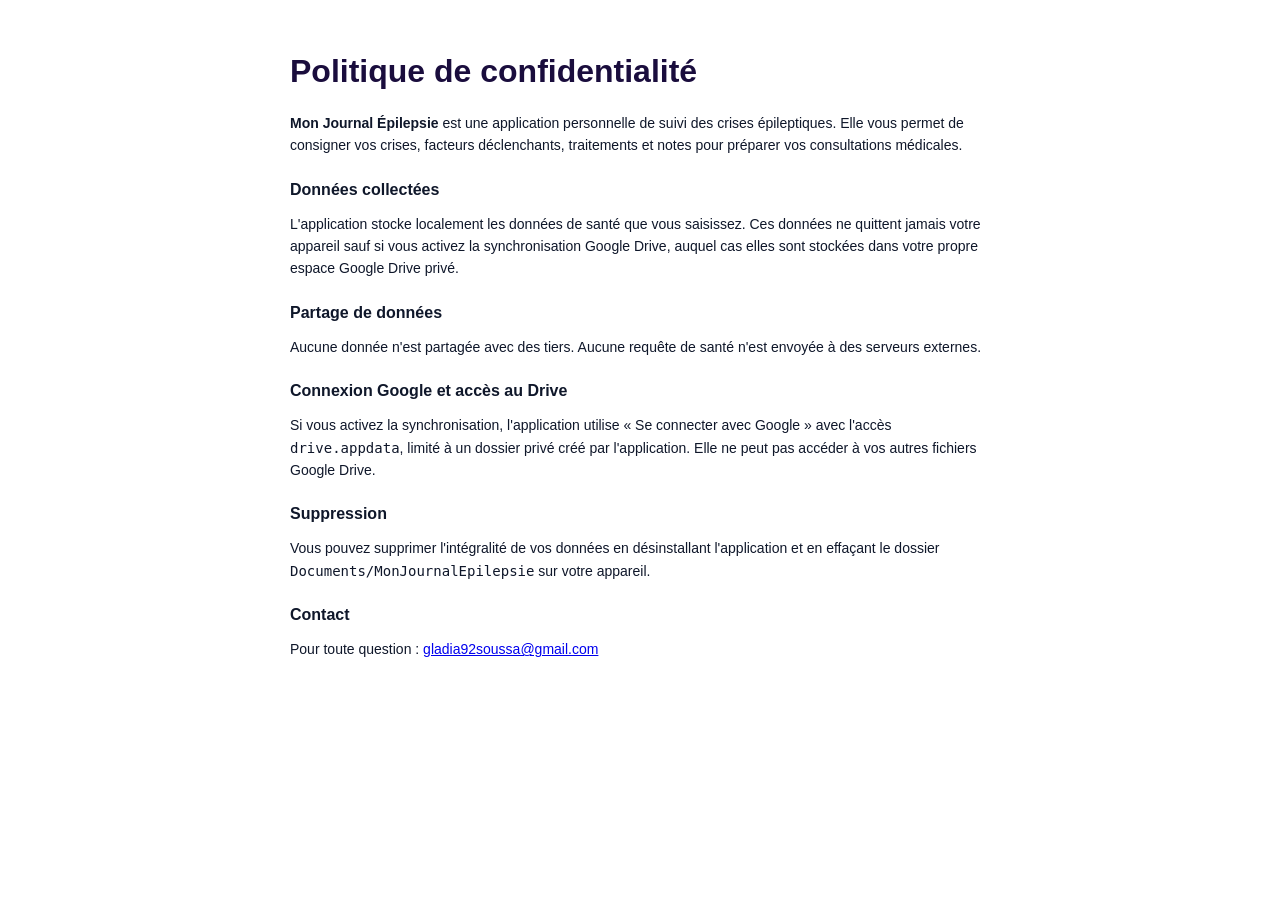
==== docs/privacy.html @ d7d327e5 "docs: add privacy policy page" ====
<!doctype html>
<html lang="fr">
<head>
  <meta charset="utf-8">
  <meta name="viewport" content="width=device-width,initial-scale=1">
  <title>Politique de confidentialité — Mon Journal Épilepsie</title>
  <style>
    body { font-family: -apple-system, sans-serif; margin: 0 auto; padding: 2rem; background: #ffffff; color: #0f172a; max-width: 700px; }
    h1 { color: #1a0d3d; }
    h2 { font-size: 16px; margin-top: 24px; }
    p  { font-size: 14px; line-height: 1.6; }
  </style>
</head>
<body>
  <h1>Politique de confidentialité</h1>
  <p><strong>Mon Journal Épilepsie</strong> est une application personnelle de suivi des crises épileptiques. Elle vous permet de consigner vos crises, facteurs déclenchants, traitements et notes pour préparer vos consultations médicales.</p>

  <h2>Données collectées</h2>
  <p>L'application stocke localement les données de santé que vous saisissez. Ces données ne quittent jamais votre appareil sauf si vous activez la synchronisation Google Drive, auquel cas elles sont stockées dans votre propre espace Google Drive privé.</p>

  <h2>Partage de données</h2>
  <p>Aucune donnée n'est partagée avec des tiers. Aucune requête de santé n'est envoyée à des serveurs externes.</p>

  <h2>Connexion Google et accès au Drive</h2>
  <p>Si vous activez la synchronisation, l'application utilise « Se connecter avec Google » avec l'accès <code>drive.appdata</code>, limité à un dossier privé créé par l'application. Elle ne peut pas accéder à vos autres fichiers Google Drive.</p>

  <h2>Suppression</h2>
  <p>Vous pouvez supprimer l'intégralité de vos données en désinstallant l'application et en effaçant le dossier <code>Documents/MonJournalEpilepsie</code> sur votre appareil.</p>

  <h2>Contact</h2>
  <p>Pour toute question : <a href="mailto:gladia92soussa@gmail.com">gladia92soussa@gmail.com</a></p>
</body>
</html>
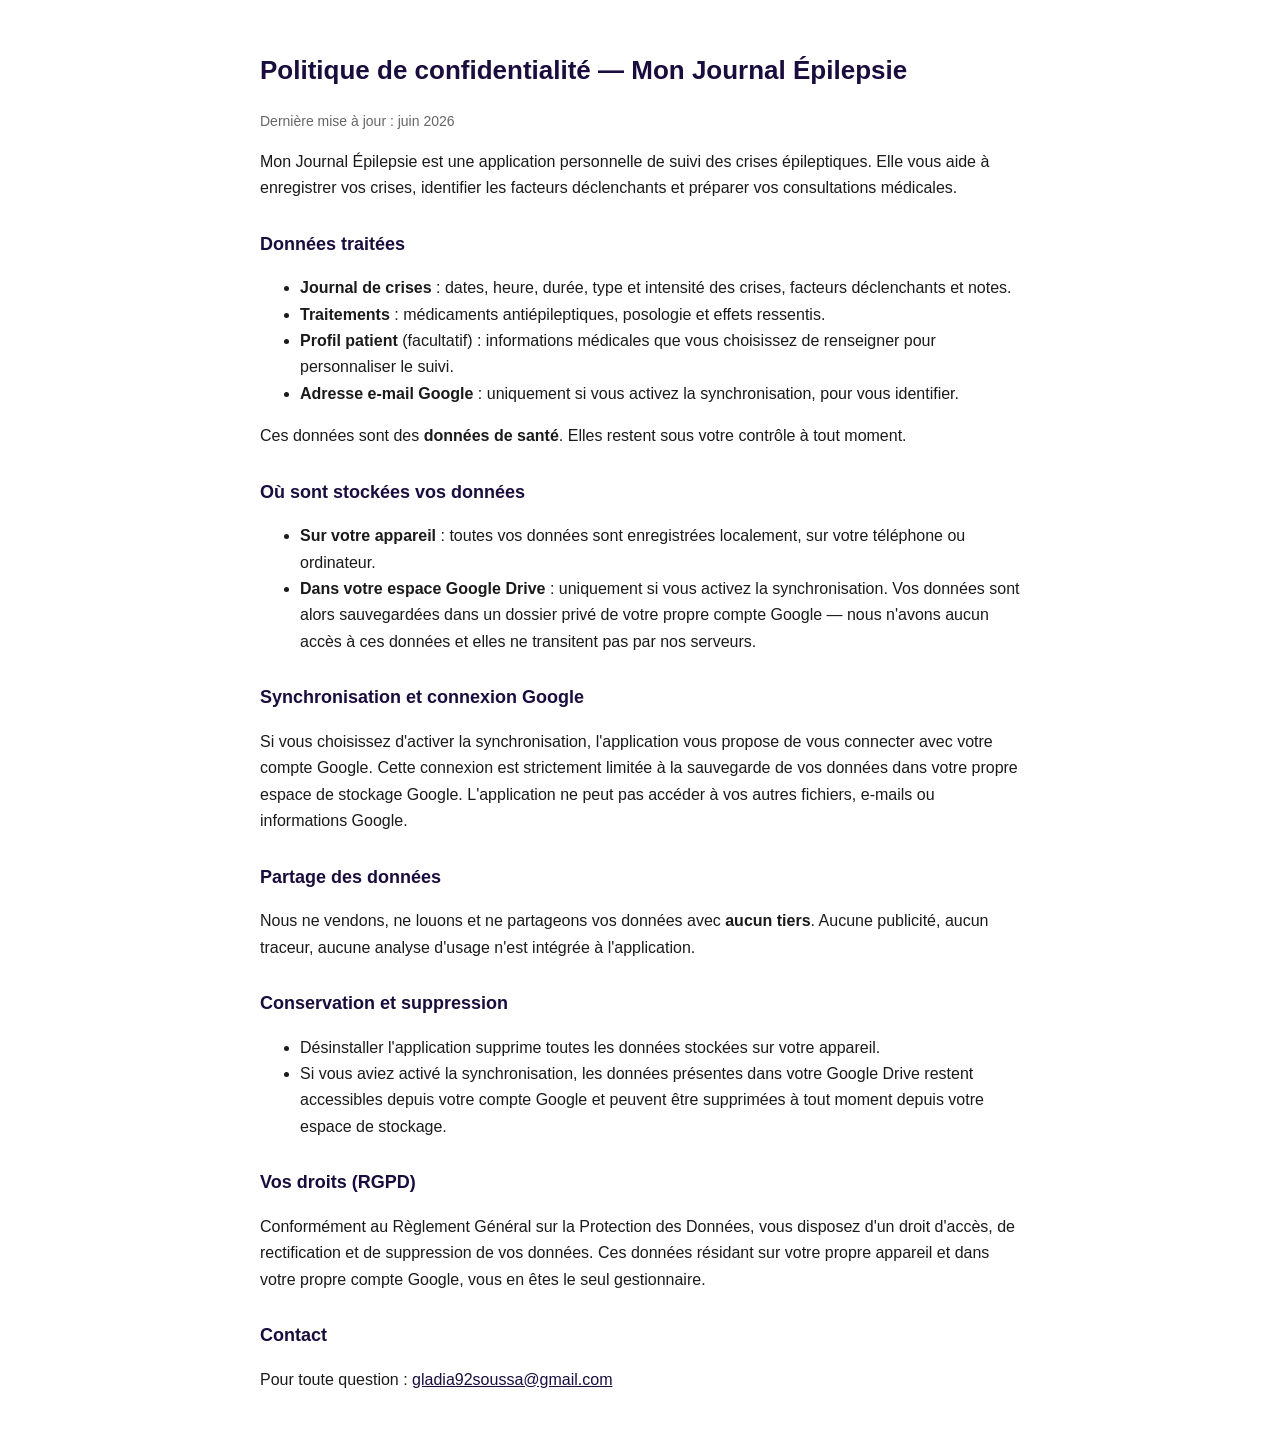
==== commit a732e230: "feat: rewrite privacy policy and add links.json Complete, user-friendly privacy page replacing the m" ====
--- a/docs/privacy.html
+++ b/docs/privacy.html
@@ -1,31 +1,51 @@
-<!doctype html>
+<!DOCTYPE html>
 <html lang="fr">
 <head>
   <meta charset="utf-8">
-  <meta name="viewport" content="width=device-width,initial-scale=1">
-  <title>Politique de confidentialité — Mon Journal Épilepsie</title>
+  <meta name="viewport" content="width=device-width, initial-scale=1">
+  <title>Mon Journal Épilepsie — Politique de confidentialité</title>
   <style>
-    body { font-family: -apple-system, sans-serif; margin: 0 auto; padding: 2rem; background: #ffffff; color: #0f172a; max-width: 700px; }
-    h1 { color: #1a0d3d; }
-    h2 { font-size: 16px; margin-top: 24px; }
-    p  { font-size: 14px; line-height: 1.6; }
+    body{font-family:-apple-system,BlinkMacSystemFont,"Segoe UI",Roboto,sans-serif;max-width:760px;margin:0 auto;padding:32px 20px;color:#1a1a1a;line-height:1.65}
+    h1{font-size:26px;color:#1a0d3d}h2{font-size:18px;margin-top:28px;color:#1a0d3d}
+    .muted{color:#666;font-size:14px}
+    a{color:#1a0d3d}
   </style>
 </head>
 <body>
-  <h1>Politique de confidentialité</h1>
-  <p><strong>Mon Journal Épilepsie</strong> est une application personnelle de suivi des crises épileptiques. Elle vous permet de consigner vos crises, facteurs déclenchants, traitements et notes pour préparer vos consultations médicales.</p>
+  <h1>Politique de confidentialité — Mon Journal Épilepsie</h1>
+  <p class="muted">Dernière mise à jour : juin 2026</p>
 
-  <h2>Données collectées</h2>
-  <p>L'application stocke localement les données de santé que vous saisissez. Ces données ne quittent jamais votre appareil sauf si vous activez la synchronisation Google Drive, auquel cas elles sont stockées dans votre propre espace Google Drive privé.</p>
+  <p>Mon Journal Épilepsie est une application personnelle de suivi des crises épileptiques. Elle vous aide à enregistrer vos crises, identifier les facteurs déclenchants et préparer vos consultations médicales.</p>
 
-  <h2>Partage de données</h2>
-  <p>Aucune donnée n'est partagée avec des tiers. Aucune requête de santé n'est envoyée à des serveurs externes.</p>
+  <h2>Données traitées</h2>
+  <ul>
+    <li><strong>Journal de crises</strong> : dates, heure, durée, type et intensité des crises, facteurs déclenchants et notes.</li>
+    <li><strong>Traitements</strong> : médicaments antiépileptiques, posologie et effets ressentis.</li>
+    <li><strong>Profil patient</strong> (facultatif) : informations médicales que vous choisissez de renseigner pour personnaliser le suivi.</li>
+    <li><strong>Adresse e-mail Google</strong> : uniquement si vous activez la synchronisation, pour vous identifier.</li>
+  </ul>
+  <p>Ces données sont des <strong>données de santé</strong>. Elles restent sous votre contrôle à tout moment.</p>
 
-  <h2>Connexion Google et accès au Drive</h2>
-  <p>Si vous activez la synchronisation, l'application utilise « Se connecter avec Google » avec l'accès <code>drive.appdata</code>, limité à un dossier privé créé par l'application. Elle ne peut pas accéder à vos autres fichiers Google Drive.</p>
+  <h2>Où sont stockées vos données</h2>
+  <ul>
+    <li><strong>Sur votre appareil</strong> : toutes vos données sont enregistrées localement, sur votre téléphone ou ordinateur.</li>
+    <li><strong>Dans votre espace Google Drive</strong> : uniquement si vous activez la synchronisation. Vos données sont alors sauvegardées dans un dossier privé de votre propre compte Google — nous n'avons aucun accès à ces données et elles ne transitent pas par nos serveurs.</li>
+  </ul>
 
-  <h2>Suppression</h2>
-  <p>Vous pouvez supprimer l'intégralité de vos données en désinstallant l'application et en effaçant le dossier <code>Documents/MonJournalEpilepsie</code> sur votre appareil.</p>
+  <h2>Synchronisation et connexion Google</h2>
+  <p>Si vous choisissez d'activer la synchronisation, l'application vous propose de vous connecter avec votre compte Google. Cette connexion est strictement limitée à la sauvegarde de vos données dans votre propre espace de stockage Google. L'application ne peut pas accéder à vos autres fichiers, e-mails ou informations Google.</p>
+
+  <h2>Partage des données</h2>
+  <p>Nous ne vendons, ne louons et ne partageons vos données avec <strong>aucun tiers</strong>. Aucune publicité, aucun traceur, aucune analyse d'usage n'est intégrée à l'application.</p>
+
+  <h2>Conservation et suppression</h2>
+  <ul>
+    <li>Désinstaller l'application supprime toutes les données stockées sur votre appareil.</li>
+    <li>Si vous aviez activé la synchronisation, les données présentes dans votre Google Drive restent accessibles depuis votre compte Google et peuvent être supprimées à tout moment depuis votre espace de stockage.</li>
+  </ul>
+
+  <h2>Vos droits (RGPD)</h2>
+  <p>Conformément au Règlement Général sur la Protection des Données, vous disposez d'un droit d'accès, de rectification et de suppression de vos données. Ces données résidant sur votre propre appareil et dans votre propre compte Google, vous en êtes le seul gestionnaire.</p>
 
   <h2>Contact</h2>
   <p>Pour toute question : <a href="mailto:gladia92soussa@gmail.com">gladia92soussa@gmail.com</a></p>
